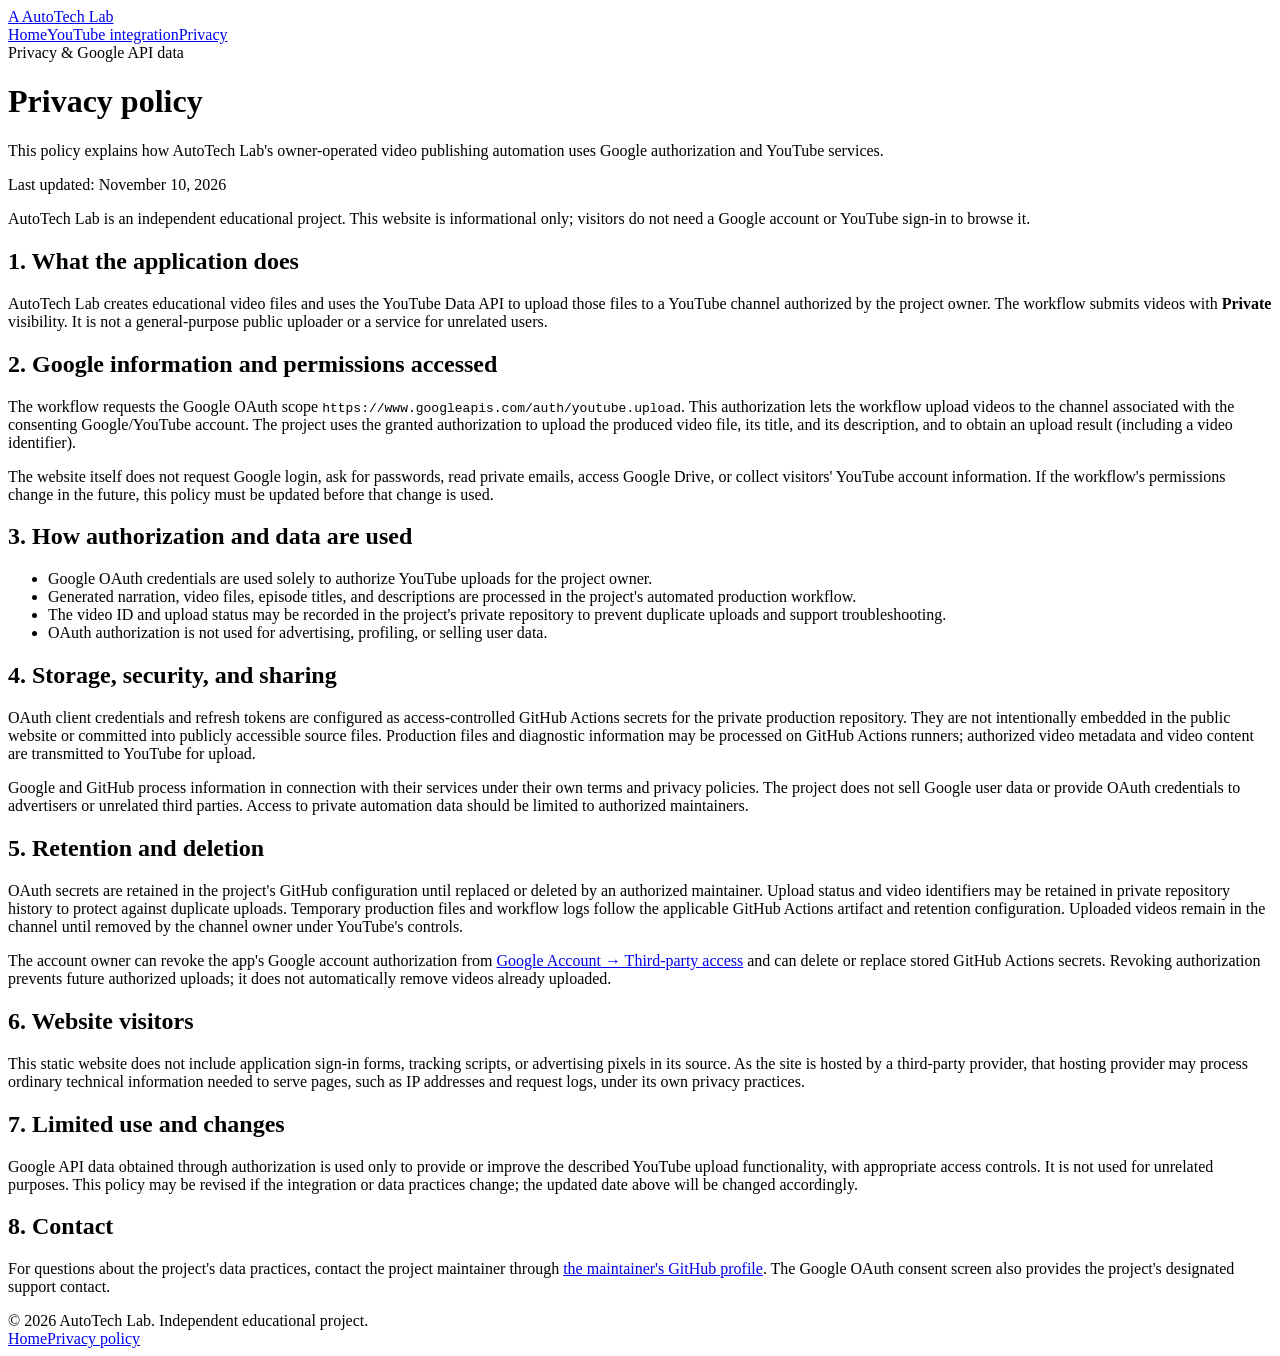
==== privacy.html @ 047683df "Add AutoTech Lab OAuth privacy policy" ====
<!doctype html>
<html lang="en">
<head>
  <meta charset="utf-8">
  <meta name="viewport" content="width=device-width, initial-scale=1">
  <meta name="description" content="Privacy policy for AutoTech Lab's owner-operated YouTube upload automation.">
  <meta name="theme-color" content="#09111b">
  <title>Privacy Policy — AutoTech Lab</title>
  <link rel="icon" type="image/svg+xml" href="favicon.svg">
  <link rel="stylesheet" href="styles.css">
</head>
<body>
  <header class="topbar"><nav class="nav container" aria-label="Main navigation"><a class="brand" href="./"><span class="brandmark" aria-hidden="true">A</span> AutoTech Lab</a><div class="navlinks"><a href="./">Home</a><a href="./#how-it-works">YouTube integration</a><a href="privacy.html" aria-current="page">Privacy</a></div></nav></header>
  <main class="container doc">
    <div class="eyebrow">Privacy &amp; Google API data</div>
    <h1>Privacy policy</h1>
    <p class="lead">This policy explains how AutoTech Lab's owner-operated video publishing automation uses Google authorization and YouTube services.</p>
    <p class="updated">Last updated: November 10, 2026</p>
    <p class="inline-note">AutoTech Lab is an independent educational project. This website is informational only; visitors do not need a Google account or YouTube sign-in to browse it.</p>
    <h2>1. What the application does</h2>
    <p>AutoTech Lab creates educational video files and uses the YouTube Data API to upload those files to a YouTube channel authorized by the project owner. The workflow submits videos with <strong>Private</strong> visibility. It is not a general-purpose public uploader or a service for unrelated users.</p>
    <h2>2. Google information and permissions accessed</h2>
    <p>The workflow requests the Google OAuth scope <code>https://www.googleapis.com/auth/youtube.upload</code>. This authorization lets the workflow upload videos to the channel associated with the consenting Google/YouTube account. The project uses the granted authorization to upload the produced video file, its title, and its description, and to obtain an upload result (including a video identifier).</p>
    <p>The website itself does not request Google login, ask for passwords, read private emails, access Google Drive, or collect visitors' YouTube account information. If the workflow's permissions change in the future, this policy must be updated before that change is used.</p>
    <h2>3. How authorization and data are used</h2>
    <ul>
      <li>Google OAuth credentials are used solely to authorize YouTube uploads for the project owner.</li>
      <li>Generated narration, video files, episode titles, and descriptions are processed in the project's automated production workflow.</li>
      <li>The video ID and upload status may be recorded in the project's private repository to prevent duplicate uploads and support troubleshooting.</li>
      <li>OAuth authorization is not used for advertising, profiling, or selling user data.</li>
    </ul>
    <h2>4. Storage, security, and sharing</h2>
    <p>OAuth client credentials and refresh tokens are configured as access-controlled GitHub Actions secrets for the private production repository. They are not intentionally embedded in the public website or committed into publicly accessible source files. Production files and diagnostic information may be processed on GitHub Actions runners; authorized video metadata and video content are transmitted to YouTube for upload.</p>
    <p>Google and GitHub process information in connection with their services under their own terms and privacy policies. The project does not sell Google user data or provide OAuth credentials to advertisers or unrelated third parties. Access to private automation data should be limited to authorized maintainers.</p>
    <h2>5. Retention and deletion</h2>
    <p>OAuth secrets are retained in the project's GitHub configuration until replaced or deleted by an authorized maintainer. Upload status and video identifiers may be retained in private repository history to protect against duplicate uploads. Temporary production files and workflow logs follow the applicable GitHub Actions artifact and retention configuration. Uploaded videos remain in the channel until removed by the channel owner under YouTube's controls.</p>
    <p>The account owner can revoke the app's Google account authorization from <a href="https://myaccount.google.com/permissions">Google Account → Third-party access</a> and can delete or replace stored GitHub Actions secrets. Revoking authorization prevents future authorized uploads; it does not automatically remove videos already uploaded.</p>
    <h2>6. Website visitors</h2>
    <p>This static website does not include application sign-in forms, tracking scripts, or advertising pixels in its source. As the site is hosted by a third-party provider, that hosting provider may process ordinary technical information needed to serve pages, such as IP addresses and request logs, under its own privacy practices.</p>
    <h2>7. Limited use and changes</h2>
    <p>Google API data obtained through authorization is used only to provide or improve the described YouTube upload functionality, with appropriate access controls. It is not used for unrelated purposes. This policy may be revised if the integration or data practices change; the updated date above will be changed accordingly.</p>
    <h2>8. Contact</h2>
    <p>For questions about the project's data practices, contact the project maintainer through <a href="https://github.com/talhafarid418">the maintainer's GitHub profile</a>. The Google OAuth consent screen also provides the project's designated support contact.</p>
  </main>
  <footer class="footer"><div class="container footer-inner"><span>© 2026 AutoTech Lab. Independent educational project.</span><div class="footerlinks"><a href="./">Home</a><a href="privacy.html">Privacy policy</a></div></div></footer>
</body>
</html>
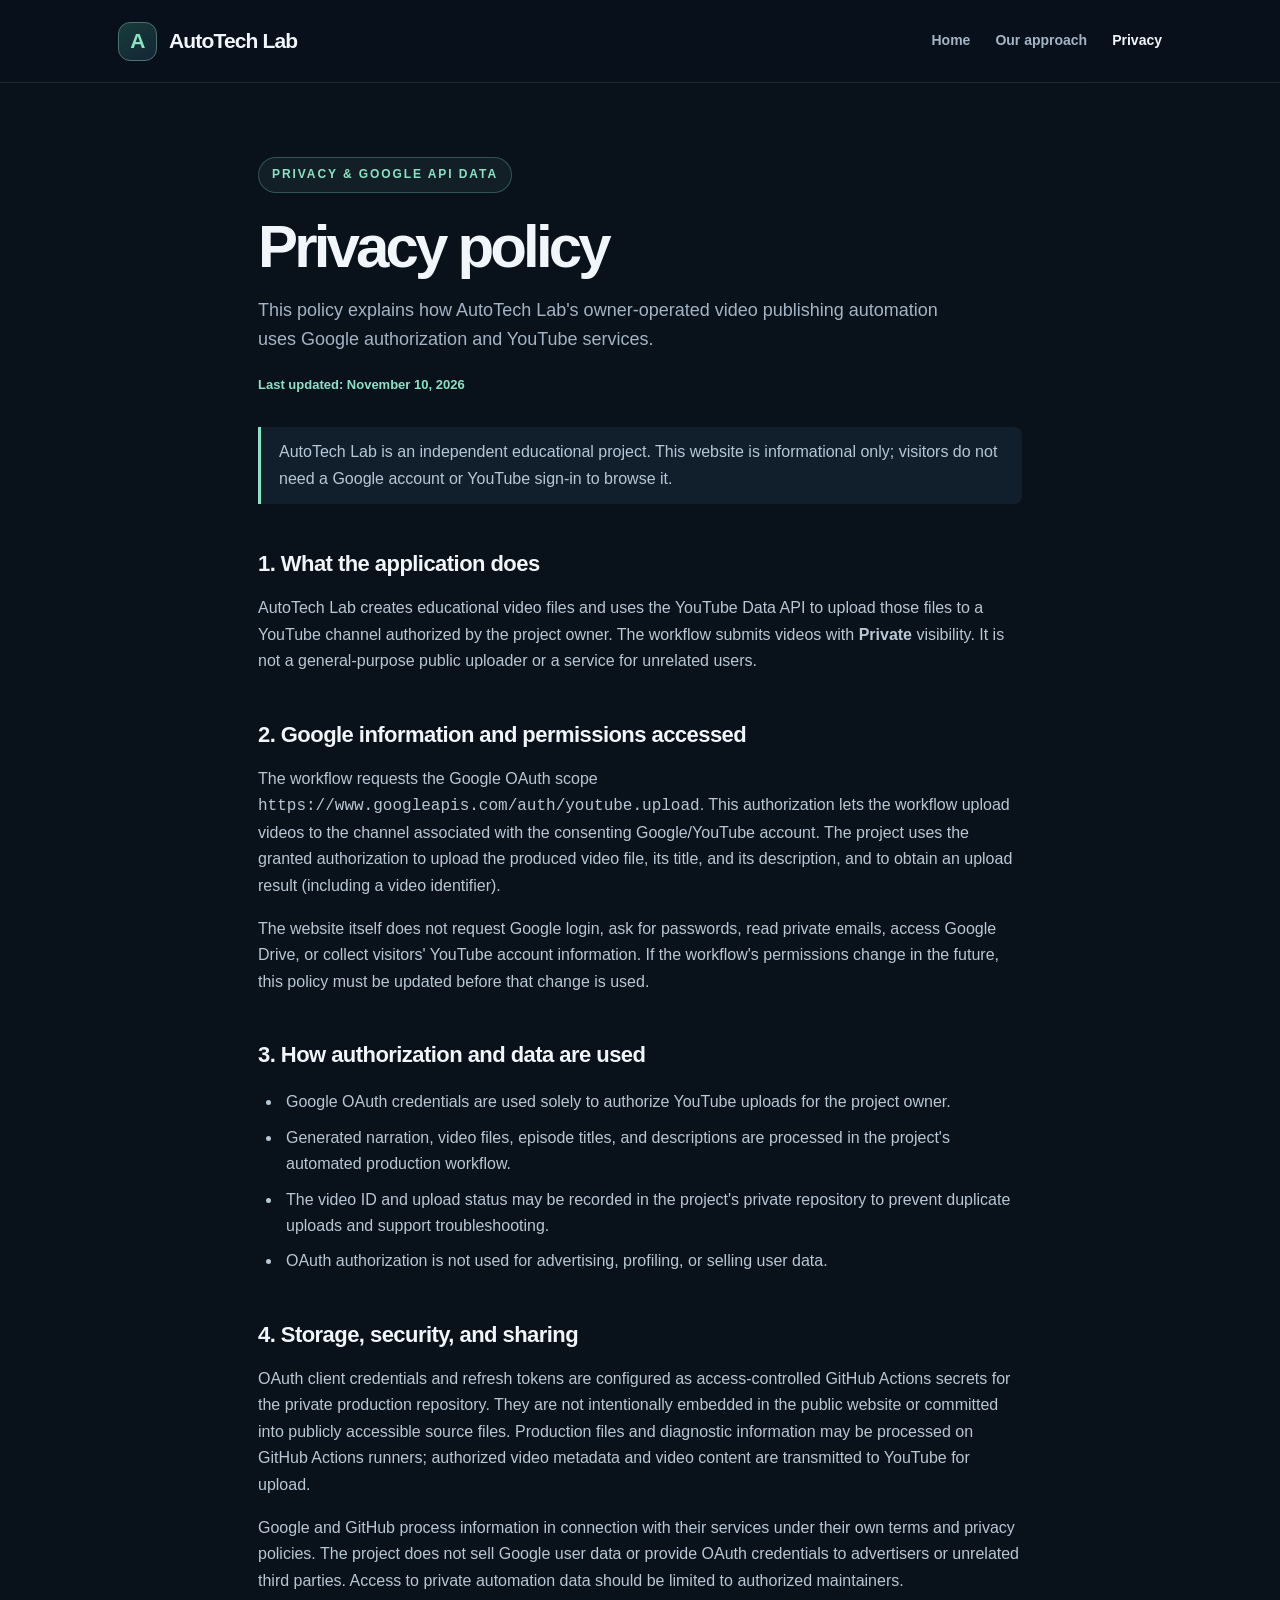
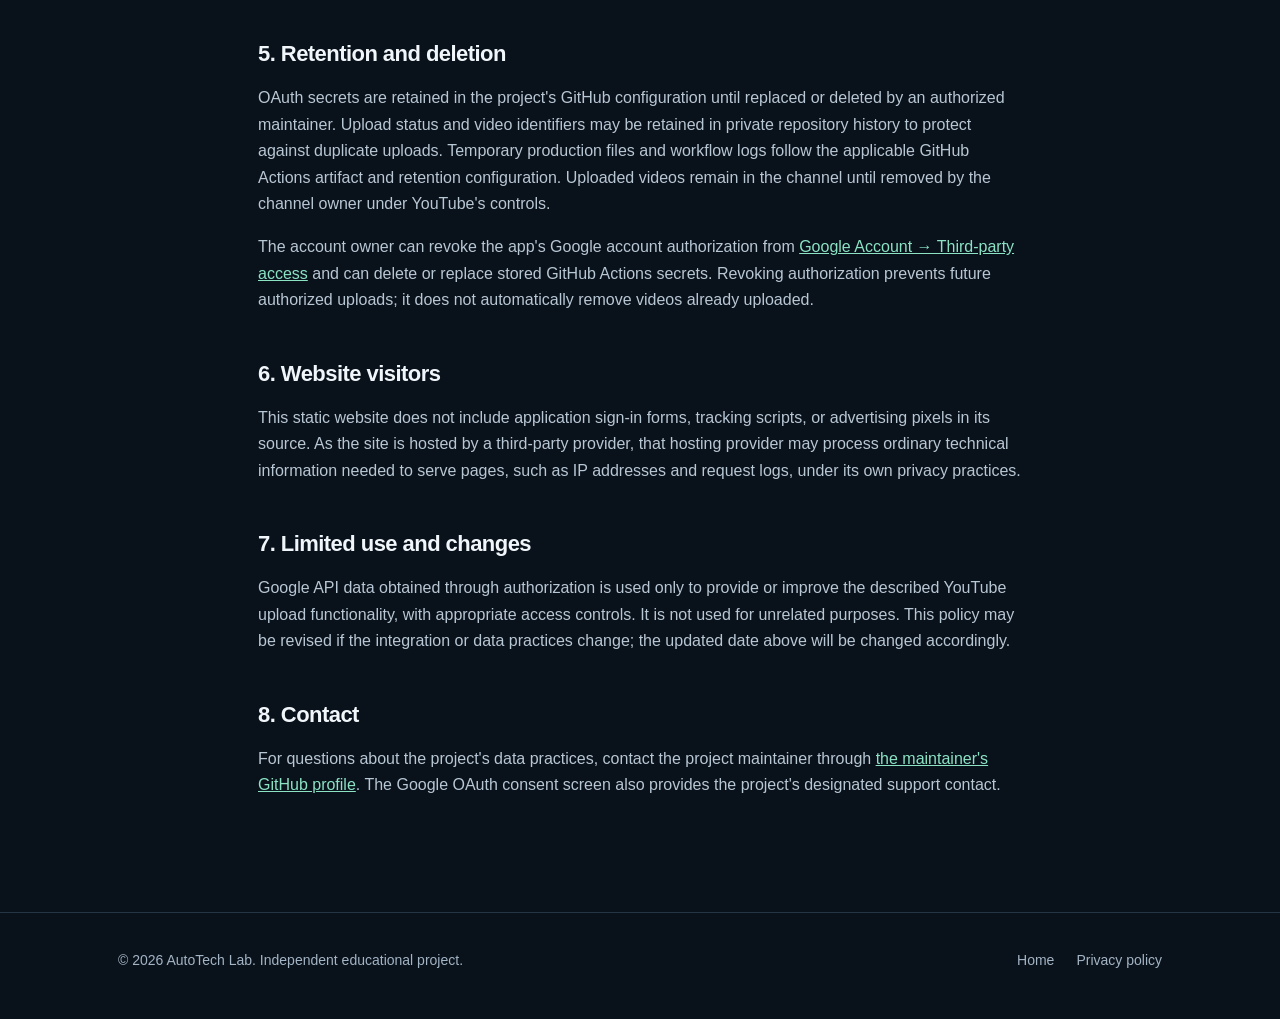
==== commit 7308f4e0: "Align privacy policy navigation with public homepage" ====
--- a/privacy.html
+++ b/privacy.html
@@ -10,7 +10,7 @@
   <link rel="stylesheet" href="styles.css">
 </head>
 <body>
-  <header class="topbar"><nav class="nav container" aria-label="Main navigation"><a class="brand" href="./"><span class="brandmark" aria-hidden="true">A</span> AutoTech Lab</a><div class="navlinks"><a href="./">Home</a><a href="./#how-it-works">YouTube integration</a><a href="privacy.html" aria-current="page">Privacy</a></div></nav></header>
+  <header class="topbar"><nav class="nav container" aria-label="Main navigation"><a class="brand" href="./"><span class="brandmark" aria-hidden="true">A</span> AutoTech Lab</a><div class="navlinks"><a href="./">Home</a><a href="./#approach">Our approach</a><a href="privacy.html" aria-current="page">Privacy</a></div></nav></header>
   <main class="container doc">
     <div class="eyebrow">Privacy &amp; Google API data</div>
     <h1>Privacy policy</h1>
--- a/styles.css
+++ b/styles.css
@@ -0,0 +1,2 @@
+:root{color-scheme:dark;--bg:#09111b;--bg2:#0d1824;--panel:#111f2d;--line:#263544;--text:#f0f6f9;--muted:#a3b4c4;--orange:#ffab69;--mint:#8be3c4;--shadow:0 18px 48px rgba(0,0,0,.2)}
+*{box-sizing:border-box}html{scroll-behavior:smooth}body{margin:0;background:radial-gradient(ellipse 950px 500px at 80% -10%,rgba(41,118,125,.19),transparent 70%),var(--bg);color:var(--text);font:16px/1.65 -apple-system,BlinkMacSystemFont,"Segoe UI",Roboto,Helvetica,Arial,sans-serif}a{color:var(--mint)}a:hover{color:#c9ffea}a:focus-visible{outline:2px solid var(--orange);outline-offset:4px;border-radius:3px}.container{max-width:1100px;margin:0 auto;padding:0 28px}.topbar{border-bottom:1px solid rgba(255,255,255,.1);background:rgba(9,17,27,.86)}.nav{min-height:82px;display:flex;align-items:center;justify-content:space-between;gap:20px}.brand{display:inline-flex;align-items:center;gap:12px;font-weight:800;color:var(--text);text-decoration:none;letter-spacing:-.04em;font-size:21px}.brandmark{width:39px;height:39px;display:grid;place-items:center;border:1px solid #4d726d;border-radius:12px;background:linear-gradient(145deg,#173c3a,#142536);color:var(--mint);font-size:21px}.navlinks{display:flex;align-items:center;gap:25px}.navlinks a{color:var(--muted);font-size:14px;font-weight:650;text-decoration:none}.navlinks a[aria-current=page],.navlinks a:hover{color:var(--text)}.hero{padding:100px 0 88px;max-width:870px}.eyebrow{display:inline-block;padding:7px 13px;border:1px solid rgba(139,227,196,.27);border-radius:100px;background:rgba(139,227,196,.07);color:var(--mint);font-size:12px;font-weight:800;text-transform:uppercase;letter-spacing:.16em}h1,h2,h3,p{margin-top:0}h1{font-size:clamp(42px,6.5vw,78px);line-height:1.08;letter-spacing:-.064em;margin:22px 0 26px;max-width:850px}h1 span{color:var(--mint)}.lede{max-width:690px;font-size:clamp(17px,2vw,20px);line-height:1.7;color:var(--muted)}.buttons{display:flex;flex-wrap:wrap;gap:12px;margin-top:30px}.button{display:inline-flex;align-items:center;justify-content:center;min-height:45px;border-radius:10px;padding:10px 19px;text-decoration:none;font-weight:750;font-size:14px}.button-primary{background:var(--mint);color:#08231d}.button-primary:hover{color:#08231d;background:#b3f4db}.button-secondary{border:1px solid var(--line);color:var(--text);background:#12202b}.button-secondary:hover{color:#fff;background:#182a39}.section{padding:62px 0;border-top:1px solid var(--line)}.section-kicker{color:var(--orange);font-weight:800;letter-spacing:.14em;text-transform:uppercase;font-size:12px;margin-bottom:13px}.section h2{font-size:clamp(29px,4vw,43px);letter-spacing:-.045em;line-height:1.17;margin-bottom:14px}.intro{max-width:675px;color:var(--muted)}.grid{display:grid;grid-template-columns:repeat(3,1fr);gap:16px;margin-top:28px}.card{padding:26px;border:1px solid var(--line);border-radius:16px;background:linear-gradient(155deg,rgba(22,40,53,.92),rgba(14,26,38,.94));box-shadow:var(--shadow)}.number{color:var(--mint);font-size:13px;letter-spacing:.12em;font-weight:800;margin-bottom:22px}.card h3{font-size:20px;letter-spacing:-.025em;margin-bottom:11px}.card p{color:var(--muted);font-size:14px;margin-bottom:0}.strip{display:grid;grid-template-columns:1fr 1fr;gap:22px;padding:30px;border:1px solid rgba(139,227,196,.24);border-radius:17px;background:rgba(139,227,196,.045);margin-top:25px}.strip p{margin:0;color:var(--muted);font-size:14px}.strip strong{color:var(--text)}.callout{margin-top:26px;color:var(--muted);font-size:14px}.footer{border-top:1px solid var(--line);padding:36px 0 48px;color:var(--muted);font-size:14px}.footer-inner{display:flex;gap:18px;justify-content:space-between;align-items:center}.footerlinks{display:flex;flex-wrap:wrap;gap:22px}.footerlinks a{color:var(--muted);text-decoration:none}.footerlinks a:hover{color:var(--text)}.doc{max-width:820px;padding-top:74px;padding-bottom:96px}.doc h1{font-size:clamp(36px,5.7vw,60px);margin-bottom:16px}.doc .lead{color:var(--muted);font-size:18px;max-width:700px}.doc h2{font-size:22px;letter-spacing:-.025em;margin:42px 0 13px}.doc p,.doc li{color:#b8c7d4}.doc p{margin-bottom:17px}.doc ul{padding-left:24px}.doc li{padding-left:4px;margin-bottom:9px}.doc .updated{font-size:13px;color:var(--mint);font-weight:700;margin:19px 0 32px}.inline-note{border-left:3px solid var(--mint);padding:12px 18px;background:#111f2d;border-radius:0 8px 8px 0}.doc a{overflow-wrap:anywhere}@media(max-width:740px){.nav{min-height:72px}.navlinks{gap:12px}.navlinks a{font-size:13px}.hero{padding:74px 0 72px}h1{letter-spacing:-.05em}.grid{grid-template-columns:1fr}.strip{grid-template-columns:1fr;padding:23px}.section{padding:50px 0}.footer-inner{flex-direction:column;align-items:flex-start}.container{padding:0 20px}}
